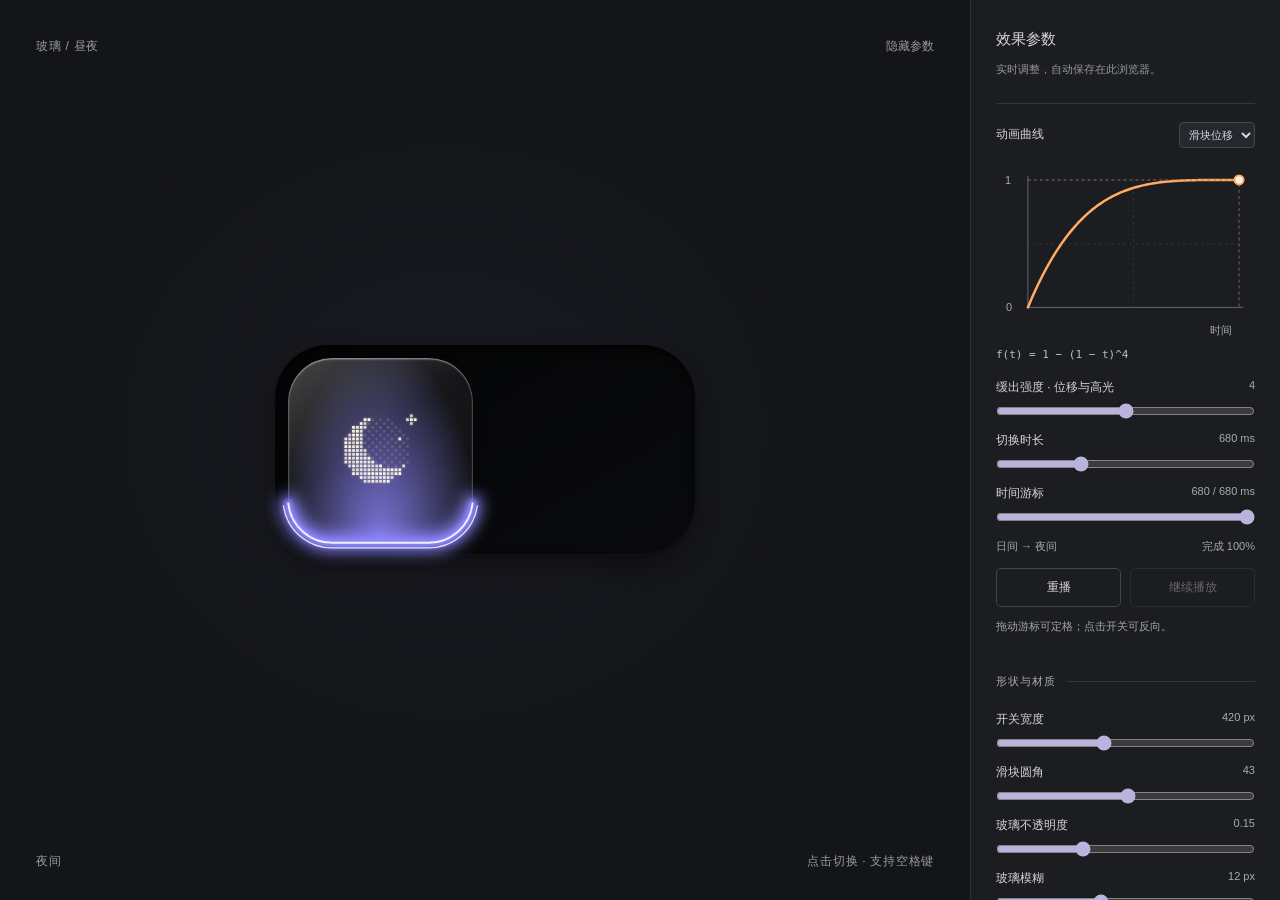
==== index.html @ 27434c45 "Build glass theme toggle with animation curve controls" ====
<!doctype html>
<html lang="zh-CN">
<head>
  <meta charset="utf-8">
  <meta name="viewport" content="width=device-width, initial-scale=1">
  <meta name="color-scheme" content="dark light">
  <title>玻璃 · 昼夜开关</title>
  <link rel="stylesheet" href="styles.css">
  <script src="dynamics.js" defer></script>
  <script src="settings.js" defer></script>
  <script src="curve-panel.js" defer></script>
  <script src="script.js" defer></script>
</head>
<body>
  <main class="workspace" id="workspace">
    <section class="stage relative overflow-clip" aria-label="开关预览">
      <header class="stage-header absolute z-2"><span>玻璃 / 昼夜</span><button class="text-button" id="panel-toggle" aria-expanded="true" aria-controls="panel">隐藏参数</button></header>
      <div class="ambient absolute decorative" aria-hidden="true"></div>
      <div class="switch-frame relative">
        <button id="theme-switch" class="theme-switch relative" type="button" role="switch" aria-checked="true" aria-label="夜间模式">
          <span class="track absolute decorative" aria-hidden="true"></span>
          <span class="thumb absolute decorative" aria-hidden="true">
            <span class="glass absolute"></span>
            <span class="inner-light absolute"></span>
            <canvas class="particles absolute" aria-hidden="true"></canvas>
            <svg class="rim absolute overflow-visible" viewBox="0 0 180 180" fill="none" aria-hidden="true">
              <defs><filter id="bloom" x="-100%" y="-100%" width="300%" height="300%"><feGaussianBlur stdDeviation="7"/></filter><filter id="soft" x="-50%" y="-50%" width="200%" height="200%"><feGaussianBlur stdDeviation="2"/></filter></defs>
              <path class="rim-path rim-halo" pathLength="100" filter="url(#bloom)"/>
              <path class="rim-path rim-soft" pathLength="100" filter="url(#soft)"/>
              <path class="rim-path rim-core" pathLength="100"/>
              <path class="rim-path rim-echo" pathLength="100"/>
            </svg>
          </span>
        </button>
      </div>
      <footer class="stage-footer absolute"><span id="theme-label">夜间</span><span>点击切换 · 支持空格键</span></footer>
    </section>
    <aside class="panel overflow-y-auto" id="panel" aria-label="效果参数">
      <header class="panel-header"><h1>效果参数</h1><p>实时调整，自动保存在此浏览器。</p></header>
      <section class="curve-panel" aria-label="动画曲线">
        <div class="curve-heading"><h2>动画曲线</h2><select id="curve-channel" aria-label="曲线类型"><option value="travel">滑块位移</option><option value="morph">粒子聚合</option><option value="rim">高光进度</option></select></div>
        <svg id="curve-chart" viewBox="0 0 260 182" role="img" aria-labelledby="curve-title curve-description">
          <title id="curve-title">动画进度曲线</title><desc id="curve-description">横轴为时间，纵轴为完成进度。下方时间游标可定格动画。</desc>
          <path class="chart-grid" d="M32 20H244 M32 84H244 M138 20V148"/>
          <path class="chart-axis" d="M32 16V148H248"/>
          <text x="9" y="24">1</text><text x="10" y="152">0</text><text x="215" y="175">时间</text>
          <path id="curve-line" class="chart-line"/>
          <path id="curve-guide" class="chart-guide"/>
          <circle id="curve-dot" class="chart-dot" r="4.5"/>
        </svg>
        <p id="curve-formula" class="curve-formula"></p>
        <div id="curve-tuning"></div>
        <label class="parameter"><span>时间游标</span><output id="timeline-output" for="timeline">100%</output><input id="timeline" type="range" min="0" max="1000" step="1" value="1000"></label>
        <div class="curve-readout"><span id="curve-direction">日间 → 夜间</span><span id="curve-value">完成 100%</span></div>
        <div class="curve-actions"><button class="action-button" id="replay" type="button">重播</button><button class="action-button" id="resume" type="button" disabled>继续播放</button></div>
        <p id="curve-status" class="curve-status" role="status">拖动游标可定格；点击开关可反向。</p>
      </section>
      <form id="parameters"></form>
      <div class="panel-actions"><button class="action-button" id="reset" type="button">恢复默认</button><button class="action-button" id="export" type="button">导出参数</button></div>
      <p id="feedback" class="feedback" role="status" aria-live="polite"></p>
    </aside>
  </main>
</body>
</html>
---- styles.css ----
:root { font-family: "Segoe UI", "Microsoft YaHei", sans-serif; color: #dbdbde; background: #151619; font-synthesis: none; --day: 0; --accent: 148, 140, 255; --glow: 1; --glass: .15; --blur: 12px; --radius: 43px; --rim-phase: -32; }
* { box-sizing: border-box; }
body { margin: 0; }
button, input { font: inherit; }
button { appearance: none; border: 0; padding: 0; color: inherit; cursor: pointer; }
button:focus-visible, input:focus-visible { outline: 2px solid #928cff; outline-offset: 5px; }
.relative { position: relative; }
.absolute { position: absolute; }
.decorative { pointer-events: none; }
.overflow-clip { overflow: clip; }
.overflow-visible { overflow: visible; }
.overflow-y-auto { overflow-y: auto; }
.z-2 { z-index: 2; }
[hidden] { display: none !important; }
.workspace { display: grid; grid-template-columns: minmax(0, 1fr) 310px; min-height: 100svh; }
.workspace.panel-hidden { grid-template-columns: minmax(0, 1fr); }
.stage { display: grid; place-items: center; min-height: 600px; height: 100svh; background: rgb(calc(20 + var(--day) * 198), calc(21 + var(--day) * 196), calc(24 + var(--day) * 188)); color: rgb(calc(152 - var(--day) * 48), calc(153 - var(--day) * 49), calc(161 - var(--day) * 57)); isolation: isolate; }
.stage-header, .stage-footer { left: 36px; right: 36px; display: flex; align-items: center; justify-content: space-between; gap: 16px; font-size: 12px; letter-spacing: .06em; }
.stage-header { top: 30px; }
.stage-footer { bottom: 30px; }
.text-button { background: transparent; padding: 8px 0 8px 12px; font-size: 12px; }
.text-button:hover { text-decoration: underline; text-underline-offset: 4px; }
.ambient { inset: 0; background: radial-gradient(ellipse at 46% 48%, rgba(var(--accent), .045), transparent 55%); }
.switch-frame { width: min(var(--width, 420px), calc(100% - 70px)); aspect-ratio: 2 / 1; }
.theme-switch { display: block; width: 100%; height: 100%; background: transparent; border-radius: var(--track-radius); -webkit-tap-highlight-color: transparent; }
.theme-switch:focus-visible { outline-offset: 8px; }
.track { inset: 0; border-radius: var(--track-radius, 52px); background: linear-gradient(150deg, rgba(0,0,0,calc(.5 - var(--day)*.43)), rgba(0,0,0,0)), rgb(calc(9 + var(--day)*211), calc(10 + var(--day)*209), calc(12 + var(--day)*201)); box-shadow: inset 0 4px 7px rgba(0,0,0,calc(.8 - var(--day)*.54)), inset 0 -1px 2px rgba(255,255,255,calc(.06 + var(--day)*.15)), 0 12px 22px rgba(0,0,0,calc(.35 - var(--day)*.16)), 0 1px 2px rgba(0,0,0,.18); }
.thumb { top: 6%; left: 3%; width: 44%; height: 88%; border-radius: var(--radius); will-change: transform; }
.glass { inset: 0; border-radius: inherit; background: linear-gradient(145deg, rgba(255,255,255,calc(var(--glass) + .08)), rgba(255,255,255,.025) 44%, rgba(255,255,255,calc(var(--day)*.12))), rgba(210,212,223,calc(var(--glass)*.35 + var(--day)*.32)); backdrop-filter: blur(var(--blur)); box-shadow: inset 0 1.5px 1.5px rgba(255,255,255,calc(.42 + var(--day)*.3)), inset 1px 0 2px rgba(255,255,255,.2), inset -1px -1px 1.5px rgba(255,255,255,.18), 0 6px 12px rgba(0,0,0,calc(.33 - var(--day)*.13)); }
.inner-light { inset: 0; border-radius: inherit; background: radial-gradient(ellipse at var(--light-x, 50%) var(--light-y, 100%), rgba(var(--accent),calc(var(--inner-glow, .85)*var(--glow))), transparent 76%); opacity: calc(1 - var(--day)*.12); }
.particles { inset: 0; width: 100%; height: 100%; clip-path: inset(0 round var(--radius)); }
.rim { inset: 0; width: 100%; height: 100%; opacity: min(1, var(--glow)); filter: brightness(calc(.8 + var(--glow)*.2)); }
.rim-path { stroke-dasharray: 34 66; stroke-dashoffset: var(--rim-phase); stroke-linecap: round; }
.rim-halo { stroke: rgb(var(--accent)); stroke-width: 17; }
.rim-soft { stroke: rgb(var(--accent)); stroke-width: 7; }
.rim-core, .rim-echo { stroke: rgb(calc(241 + var(--day)*14),calc(240 + var(--day)*10),calc(255 - var(--day)*83)); stroke-width: var(--line-width, 1.8); }
.rim-echo { stroke-width: calc(var(--line-width, 1.8)*.7); opacity: .9; }
.panel { padding: 30px 25px 20px; background: #1c1d21; border-left: 1px solid #303137; color: #d5d5dc; height: 100svh; scrollbar-width: thin; scrollbar-color: #474850 transparent; }
.panel-header h1 { margin: 0; font-size: 15px; font-weight: 550; }
.panel-header p, .feedback { color: #96969f; font-size: 11px; line-height: 1.7; }
fieldset { padding: 20px 0 3px; margin: 20px 0 0; border: 0; border-top: 1px solid #35363d; min-width: 0; }
legend { padding: 0 10px 0 0; margin-bottom: 2px; color: #aaaab3; font-size: 11px; letter-spacing: .1em; }
.parameter { display: grid; grid-template-columns: 1fr auto; gap: 9px; margin-bottom: 15px; font-size: 12px; }
.parameter output { color: #a9a9b4; font-variant-numeric: tabular-nums; font-size: 11px; }
.parameter input[type=range] { grid-column: 1 / -1; width: 100%; margin: 0; height: 12px; accent-color: #b8b4dd; cursor: pointer; }
.parameter input[type=color] { width: 40px; height: 25px; padding: 2px; background: #303138; border: 1px solid #4b4c54; border-radius: 4px; cursor: pointer; }
.color-label { display: flex; align-items: center; justify-content: space-between; font-size: 12px; margin: 0 0 12px; }
.panel-actions { display: grid; grid-template-columns: 1fr 1fr; gap: 9px; margin-top: 20px; }
.action-button { padding: 10px 6px; border: 1px solid #44454e; border-radius: 5px; background: transparent; font-size: 12px; }
.action-button:hover { background: #303138; }
.feedback { min-height: 19px; margin: 10px 0 0; }
.curve-panel { margin-top: 24px; border-top: 1px solid #35363d; padding-top: 18px; }
.curve-heading, .curve-readout { display: flex; align-items: center; justify-content: space-between; gap: 8px; }
.curve-heading h2 { font-size: 12px; font-weight: 500; margin: 0; }
.curve-heading select { max-width: 140px; background: #27282e; color: #d5d5dc; border: 1px solid #44454e; border-radius: 4px; padding: 5px; font: inherit; font-size: 11px; }
#curve-chart { display: block; width: 100%; height: auto; margin: 12px 0 0; }
#curve-chart text { fill: #a8a8b0; font-size: 11px; }
.chart-axis { fill: none; stroke: #65656c; stroke-width: 1; }
.chart-grid { fill: none; stroke: #35363e; stroke-dasharray: 2 4; }
.chart-line { fill: none; stroke: #ffac64; stroke-width: 2.5; stroke-linecap: round; }
.chart-guide { fill: none; stroke: #a4744c; stroke-width: .8; stroke-dasharray: 3 3; }
.chart-dot { fill: #fff5e9; stroke: #ffac64; stroke-width: 2; }
.curve-formula { margin: 6px 0 16px; color: #bdbdc7; font: 11px/1.5 Consolas, monospace; }
.curve-readout, .curve-status { font-size: 11px; color: #a5a5b0; line-height: 1.6; }
.curve-actions { display: grid; grid-template-columns: 1fr 1fr; gap: 9px; margin-top: 12px; }
.curve-status { margin-bottom: 0; min-height: 36px; }
.action-button:disabled { cursor: default; opacity: .4; background: transparent; }
select:focus-visible { outline: 2px solid #928cff; outline-offset: 3px; }
@media (max-width: 760px) {
  .workspace { grid-template-columns: minmax(0, 1fr); }
  .stage { height: 65svh; min-height: 380px; }
  .panel { height: auto; border-left: 0; border-top: 1px solid #303137; padding: 26px; }
  .stage-header, .stage-footer { left: 22px; right: 22px; }
  .stage-header { top: 17px; }
  .stage-footer { bottom: 20px; font-size: 11px; }
  .workspace.panel-hidden .stage { height: 100svh; }
}
@media (max-height: 600px) and (min-width: 761px) { .stage { min-height: 400px; } }
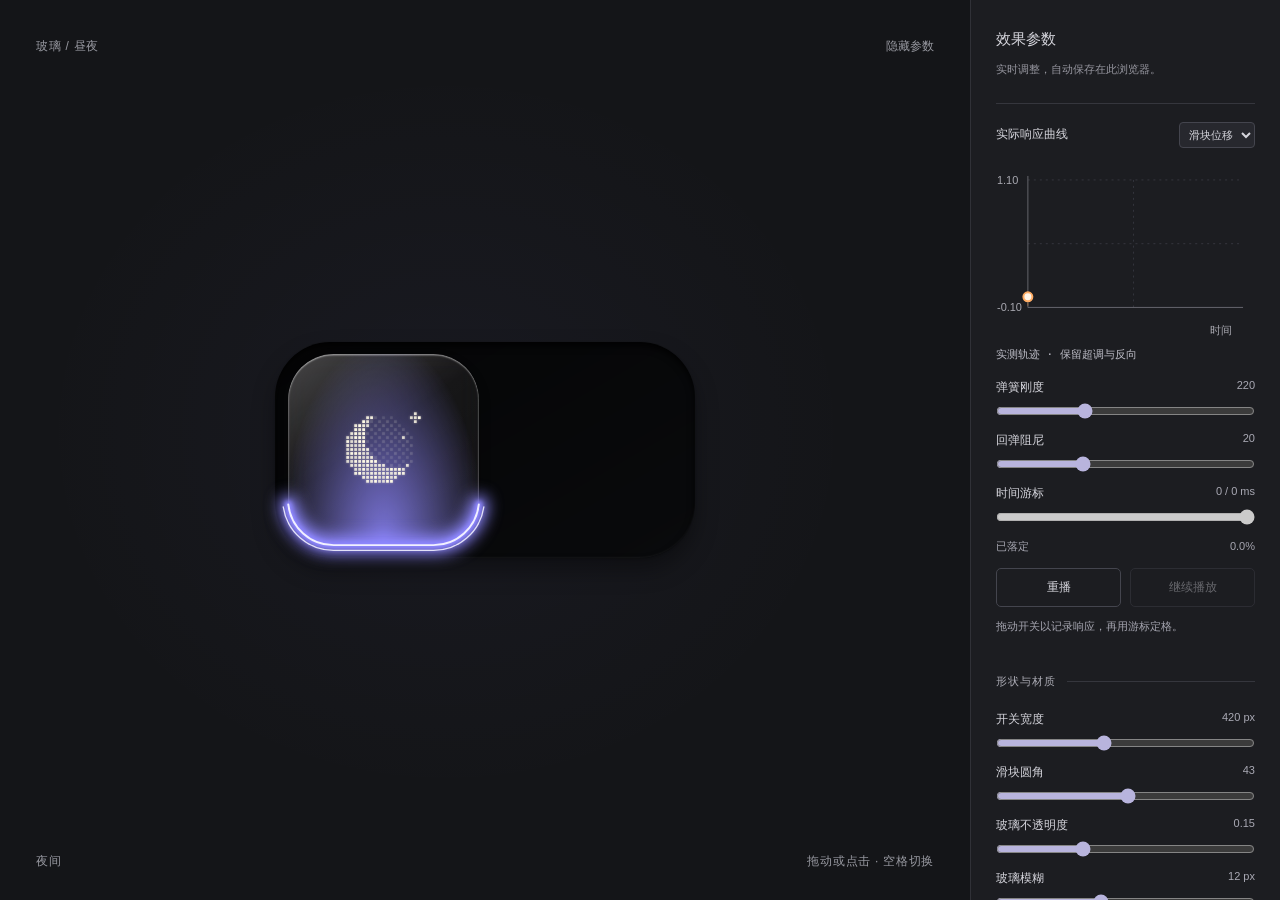
==== commit e9a9dffd: "Add elastic dragging and refine intermediate glass states" ====
--- a/index.html
+++ b/index.html
@@ -7,6 +7,9 @@
   <title>玻璃 · 昼夜开关</title>
   <link rel="stylesheet" href="styles.css">
   <script src="dynamics.js" defer></script>
+  <script src="motion.js" defer></script>
+  <script src="gesture.js" defer></script>
+  <script src="particles.js" defer></script>
   <script src="settings.js" defer></script>
   <script src="curve-panel.js" defer></script>
   <script src="script.js" defer></script>
@@ -33,17 +36,17 @@
           </span>
         </button>
       </div>
-      <footer class="stage-footer absolute"><span id="theme-label">夜间</span><span>点击切换 · 支持空格键</span></footer>
+      <footer class="stage-footer absolute"><span id="theme-label">夜间</span><span>拖动或点击 · 空格切换</span></footer>
     </section>
     <aside class="panel overflow-y-auto" id="panel" aria-label="效果参数">
       <header class="panel-header"><h1>效果参数</h1><p>实时调整，自动保存在此浏览器。</p></header>
       <section class="curve-panel" aria-label="动画曲线">
-        <div class="curve-heading"><h2>动画曲线</h2><select id="curve-channel" aria-label="曲线类型"><option value="travel">滑块位移</option><option value="morph">粒子聚合</option><option value="rim">高光进度</option></select></div>
+        <div class="curve-heading"><h2>实际响应曲线</h2><select id="curve-channel" aria-label="曲线类型"><option value="x">滑块位移</option><option value="sx">横向形变</option><option value="sy">纵向形变</option><option value="phase">高光相位</option><option value="morph">图案过渡</option></select></div>
         <svg id="curve-chart" viewBox="0 0 260 182" role="img" aria-labelledby="curve-title curve-description">
-          <title id="curve-title">动画进度曲线</title><desc id="curve-description">横轴为时间，纵轴为完成进度。下方时间游标可定格动画。</desc>
+          <title id="curve-title">实际响应曲线</title><desc id="curve-description">横轴为记录时间，纵轴为实际值，包含超调。时间游标可以定格和重播最近一次交互。</desc>
           <path class="chart-grid" d="M32 20H244 M32 84H244 M138 20V148"/>
           <path class="chart-axis" d="M32 16V148H248"/>
-          <text x="9" y="24">1</text><text x="10" y="152">0</text><text x="215" y="175">时间</text>
+          <text id="chart-ymax" x="1" y="24">1.1</text><text id="chart-ymin" x="1" y="152">−0.1</text><text x="215" y="175">时间</text>
           <path id="curve-line" class="chart-line"/>
           <path id="curve-guide" class="chart-guide"/>
           <circle id="curve-dot" class="chart-dot" r="4.5"/>
@@ -53,7 +56,7 @@
         <label class="parameter"><span>时间游标</span><output id="timeline-output" for="timeline">100%</output><input id="timeline" type="range" min="0" max="1000" step="1" value="1000"></label>
         <div class="curve-readout"><span id="curve-direction">日间 → 夜间</span><span id="curve-value">完成 100%</span></div>
         <div class="curve-actions"><button class="action-button" id="replay" type="button">重播</button><button class="action-button" id="resume" type="button" disabled>继续播放</button></div>
-        <p id="curve-status" class="curve-status" role="status">拖动游标可定格；点击开关可反向。</p>
+        <p id="curve-status" class="curve-status" role="status">拖动开关以记录响应，再用游标定格。</p>
       </section>
       <form id="parameters"></form>
       <div class="panel-actions"><button class="action-button" id="reset" type="button">恢复默认</button><button class="action-button" id="export" type="button">导出参数</button></div>
--- a/styles.css
+++ b/styles.css
@@ -21,18 +21,20 @@
 .text-button { background: transparent; padding: 8px 0 8px 12px; font-size: 12px; }
 .text-button:hover { text-decoration: underline; text-underline-offset: 4px; }
 .ambient { inset: 0; background: radial-gradient(ellipse at 46% 48%, rgba(var(--accent), .045), transparent 55%); }
-.switch-frame { width: min(var(--width, 420px), calc(100% - 70px)); aspect-ratio: 2 / 1; }
-.theme-switch { display: block; width: 100%; height: 100%; background: transparent; border-radius: var(--track-radius); -webkit-tap-highlight-color: transparent; }
+.switch-frame { width: min(var(--width, 420px), calc(100% - 70px)); aspect-ratio: 1.94; }
+.theme-switch { display: block; width: 100%; height: 100%; background: transparent; border-radius: var(--track-radius); -webkit-tap-highlight-color: transparent; touch-action: none; user-select: none; cursor: grab; }
+.theme-switch[data-state=pressed], .theme-switch[data-state=dragging] { cursor: grabbing; }
 .theme-switch:focus-visible { outline-offset: 8px; }
-.track { inset: 0; border-radius: var(--track-radius, 52px); background: linear-gradient(150deg, rgba(0,0,0,calc(.5 - var(--day)*.43)), rgba(0,0,0,0)), rgb(calc(9 + var(--day)*211), calc(10 + var(--day)*209), calc(12 + var(--day)*201)); box-shadow: inset 0 4px 7px rgba(0,0,0,calc(.8 - var(--day)*.54)), inset 0 -1px 2px rgba(255,255,255,calc(.06 + var(--day)*.15)), 0 12px 22px rgba(0,0,0,calc(.35 - var(--day)*.16)), 0 1px 2px rgba(0,0,0,.18); }
-.thumb { top: 6%; left: 3%; width: 44%; height: 88%; border-radius: var(--radius); will-change: transform; }
-.glass { inset: 0; border-radius: inherit; background: linear-gradient(145deg, rgba(255,255,255,calc(var(--glass) + .08)), rgba(255,255,255,.025) 44%, rgba(255,255,255,calc(var(--day)*.12))), rgba(210,212,223,calc(var(--glass)*.35 + var(--day)*.32)); backdrop-filter: blur(var(--blur)); box-shadow: inset 0 1.5px 1.5px rgba(255,255,255,calc(.42 + var(--day)*.3)), inset 1px 0 2px rgba(255,255,255,.2), inset -1px -1px 1.5px rgba(255,255,255,.18), 0 6px 12px rgba(0,0,0,calc(.33 - var(--day)*.13)); }
+.theme-switch[data-pointer-focus]:focus-visible { outline: none; }
+.track { inset: 0; border-radius: var(--track-radius, 52px); background: linear-gradient(150deg, rgba(0,0,0,var(--track-shade,.5)), rgba(0,0,0,0)), rgb(calc(9 + var(--surface,0)*211), calc(10 + var(--surface,0)*209), calc(12 + var(--surface,0)*201)); box-shadow: inset 0 4px 7px rgba(0,0,0,calc(.8 - var(--day)*.54)), inset 0 -1px 2px rgba(255,255,255,calc(.06 + var(--day)*.15)), 0 12px 22px rgba(0,0,0,calc(.35 - var(--day)*.16)), 0 1px 2px rgba(0,0,0,.18); }
+.thumb { top: 5.85%; left: 3.1%; width: 45.5%; height: 88.3%; border-radius: var(--radius); transform-origin: center; will-change: transform; }
+.glass { inset: 0; border-radius: inherit; background: linear-gradient(145deg, rgba(255,255,255,calc(var(--glass) + .08)), rgba(255,255,255,.025) 44%, rgba(255,255,255,calc(var(--surface,0)*.12))), rgba(220,219,215,calc(var(--glass)*.35 + var(--surface,0)*.32)); backdrop-filter: blur(var(--blur)); box-shadow: inset 0 1.5px 1.5px rgba(255,255,255,calc(.42 + var(--day)*.3)), inset 1px 0 2px rgba(255,255,255,.2), inset -1px -1px 1.5px rgba(255,255,255,.18), 0 6px 12px rgba(0,0,0,calc(.33 - var(--day)*.13)); }
 .inner-light { inset: 0; border-radius: inherit; background: radial-gradient(ellipse at var(--light-x, 50%) var(--light-y, 100%), rgba(var(--accent),calc(var(--inner-glow, .85)*var(--glow))), transparent 76%); opacity: calc(1 - var(--day)*.12); }
 .particles { inset: 0; width: 100%; height: 100%; clip-path: inset(0 round var(--radius)); }
-.rim { inset: 0; width: 100%; height: 100%; opacity: min(1, var(--glow)); filter: brightness(calc(.8 + var(--glow)*.2)); }
+.rim { inset: 0; width: 100%; height: 100%; opacity: min(1, var(--glow)); filter: brightness(calc(.8 + var(--glow)*.2 + var(--transition-glow,0)*.07)); }
 .rim-path { stroke-dasharray: 34 66; stroke-dashoffset: var(--rim-phase); stroke-linecap: round; }
-.rim-halo { stroke: rgb(var(--accent)); stroke-width: 17; }
-.rim-soft { stroke: rgb(var(--accent)); stroke-width: 7; }
+.rim-halo { stroke: rgb(var(--accent)); stroke-width: calc(17 + var(--transition-glow,0)*3); }
+.rim-soft { stroke: rgb(var(--accent)); stroke-width: calc(7 + var(--transition-glow,0)*2); }
 .rim-core, .rim-echo { stroke: rgb(calc(241 + var(--day)*14),calc(240 + var(--day)*10),calc(255 - var(--day)*83)); stroke-width: var(--line-width, 1.8); }
 .rim-echo { stroke-width: calc(var(--line-width, 1.8)*.7); opacity: .9; }
 .panel { padding: 30px 25px 20px; background: #1c1d21; border-left: 1px solid #303137; color: #d5d5dc; height: 100svh; scrollbar-width: thin; scrollbar-color: #474850 transparent; }
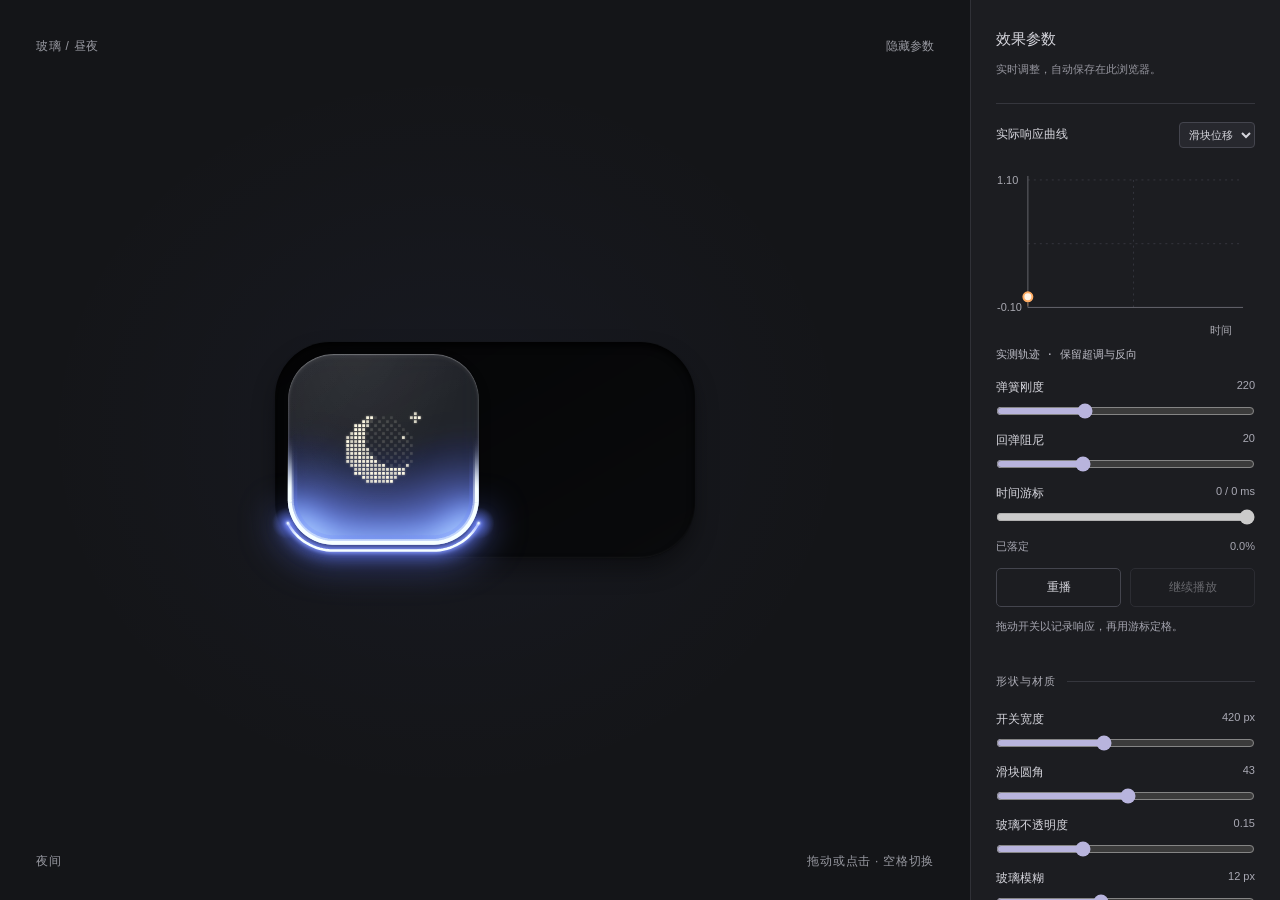
==== commit 84b1816f: "Rework glass illumination and add visual comparison slider" ====
--- a/index.html
+++ b/index.html
@@ -10,6 +10,7 @@
   <script src="motion.js" defer></script>
   <script src="gesture.js" defer></script>
   <script src="particles.js" defer></script>
+  <script src="lighting.js" defer></script>
   <script src="settings.js" defer></script>
   <script src="curve-panel.js" defer></script>
   <script src="script.js" defer></script>
@@ -24,15 +25,9 @@
           <span class="track absolute decorative" aria-hidden="true"></span>
           <span class="thumb absolute decorative" aria-hidden="true">
             <span class="glass absolute"></span>
-            <span class="inner-light absolute"></span>
+            <span class="glass-reflection absolute"></span>
+            <canvas class="lighting absolute" aria-hidden="true"></canvas>
             <canvas class="particles absolute" aria-hidden="true"></canvas>
-            <svg class="rim absolute overflow-visible" viewBox="0 0 180 180" fill="none" aria-hidden="true">
-              <defs><filter id="bloom" x="-100%" y="-100%" width="300%" height="300%"><feGaussianBlur stdDeviation="7"/></filter><filter id="soft" x="-50%" y="-50%" width="200%" height="200%"><feGaussianBlur stdDeviation="2"/></filter></defs>
-              <path class="rim-path rim-halo" pathLength="100" filter="url(#bloom)"/>
-              <path class="rim-path rim-soft" pathLength="100" filter="url(#soft)"/>
-              <path class="rim-path rim-core" pathLength="100"/>
-              <path class="rim-path rim-echo" pathLength="100"/>
-            </svg>
           </span>
         </button>
       </div>
--- a/styles.css
+++ b/styles.css
@@ -1,4 +1,4 @@
-:root { font-family: "Segoe UI", "Microsoft YaHei", sans-serif; color: #dbdbde; background: #151619; font-synthesis: none; --day: 0; --accent: 148, 140, 255; --glow: 1; --glass: .15; --blur: 12px; --radius: 43px; --rim-phase: -32; }
+:root { font-family: "Segoe UI", "Microsoft YaHei", sans-serif; color: #dbdbde; background: #151619; font-synthesis: none; --day: 0; --accent: 105, 128, 255; --glass: .15; --blur: 12px; --radius: 43px; }
 * { box-sizing: border-box; }
 body { margin: 0; }
 button, input { font: inherit; }
@@ -8,7 +8,6 @@
 .absolute { position: absolute; }
 .decorative { pointer-events: none; }
 .overflow-clip { overflow: clip; }
-.overflow-visible { overflow: visible; }
 .overflow-y-auto { overflow-y: auto; }
 .z-2 { z-index: 2; }
 [hidden] { display: none !important; }
@@ -28,15 +27,10 @@
 .theme-switch[data-pointer-focus]:focus-visible { outline: none; }
 .track { inset: 0; border-radius: var(--track-radius, 52px); background: linear-gradient(150deg, rgba(0,0,0,var(--track-shade,.5)), rgba(0,0,0,0)), rgb(calc(9 + var(--surface,0)*211), calc(10 + var(--surface,0)*209), calc(12 + var(--surface,0)*201)); box-shadow: inset 0 4px 7px rgba(0,0,0,calc(.8 - var(--day)*.54)), inset 0 -1px 2px rgba(255,255,255,calc(.06 + var(--day)*.15)), 0 12px 22px rgba(0,0,0,calc(.35 - var(--day)*.16)), 0 1px 2px rgba(0,0,0,.18); }
 .thumb { top: 5.85%; left: 3.1%; width: 45.5%; height: 88.3%; border-radius: var(--radius); transform-origin: center; will-change: transform; }
-.glass { inset: 0; border-radius: inherit; background: linear-gradient(145deg, rgba(255,255,255,calc(var(--glass) + .08)), rgba(255,255,255,.025) 44%, rgba(255,255,255,calc(var(--surface,0)*.12))), rgba(220,219,215,calc(var(--glass)*.35 + var(--surface,0)*.32)); backdrop-filter: blur(var(--blur)); box-shadow: inset 0 1.5px 1.5px rgba(255,255,255,calc(.42 + var(--day)*.3)), inset 1px 0 2px rgba(255,255,255,.2), inset -1px -1px 1.5px rgba(255,255,255,.18), 0 6px 12px rgba(0,0,0,calc(.33 - var(--day)*.13)); }
-.inner-light { inset: 0; border-radius: inherit; background: radial-gradient(ellipse at var(--light-x, 50%) var(--light-y, 100%), rgba(var(--accent),calc(var(--inner-glow, .85)*var(--glow))), transparent 76%); opacity: calc(1 - var(--day)*.12); }
+.glass { inset: 0; border-radius: inherit; background: linear-gradient(150deg, rgba(255,255,255,.025), transparent 48%, rgba(255,255,255,calc(var(--surface,0)*.1))), rgba(calc(75 + var(--surface,0)*145),calc(79 + var(--surface,0)*140),calc(91 + var(--surface,0)*124),calc(.2 + var(--glass)*1.5 - var(--surface,0)*.18)); backdrop-filter: blur(var(--blur)); box-shadow: inset 0 1px 1px rgba(255,255,255,calc(.25 + var(--day)*.25)), inset 0 var(--bevel,2.2px) calc(var(--bevel,2.2px)*2.5) rgba(255,255,255,.075), inset 1px 0 var(--bevel,2.2px) rgba(255,255,255,.13), inset -1px -1px var(--bevel,2.2px) rgba(255,255,255,.12), 0 6px 12px rgba(0,0,0,calc(.33 - var(--day)*.13)); }
+.glass-reflection { inset: 0; border-radius: inherit; background: radial-gradient(ellipse at 40% -25%, rgba(255,255,255,.055), transparent 65%), linear-gradient(120deg,rgba(255,255,255,.018),transparent 42%,rgba(0,0,0,.025)); }
+.lighting { transform-origin: center; }
 .particles { inset: 0; width: 100%; height: 100%; clip-path: inset(0 round var(--radius)); }
-.rim { inset: 0; width: 100%; height: 100%; opacity: min(1, var(--glow)); filter: brightness(calc(.8 + var(--glow)*.2 + var(--transition-glow,0)*.07)); }
-.rim-path { stroke-dasharray: 34 66; stroke-dashoffset: var(--rim-phase); stroke-linecap: round; }
-.rim-halo { stroke: rgb(var(--accent)); stroke-width: calc(17 + var(--transition-glow,0)*3); }
-.rim-soft { stroke: rgb(var(--accent)); stroke-width: calc(7 + var(--transition-glow,0)*2); }
-.rim-core, .rim-echo { stroke: rgb(calc(241 + var(--day)*14),calc(240 + var(--day)*10),calc(255 - var(--day)*83)); stroke-width: var(--line-width, 1.8); }
-.rim-echo { stroke-width: calc(var(--line-width, 1.8)*.7); opacity: .9; }
 .panel { padding: 30px 25px 20px; background: #1c1d21; border-left: 1px solid #303137; color: #d5d5dc; height: 100svh; scrollbar-width: thin; scrollbar-color: #474850 transparent; }
 .panel-header h1 { margin: 0; font-size: 15px; font-weight: 550; }
 .panel-header p, .feedback { color: #96969f; font-size: 11px; line-height: 1.7; }
